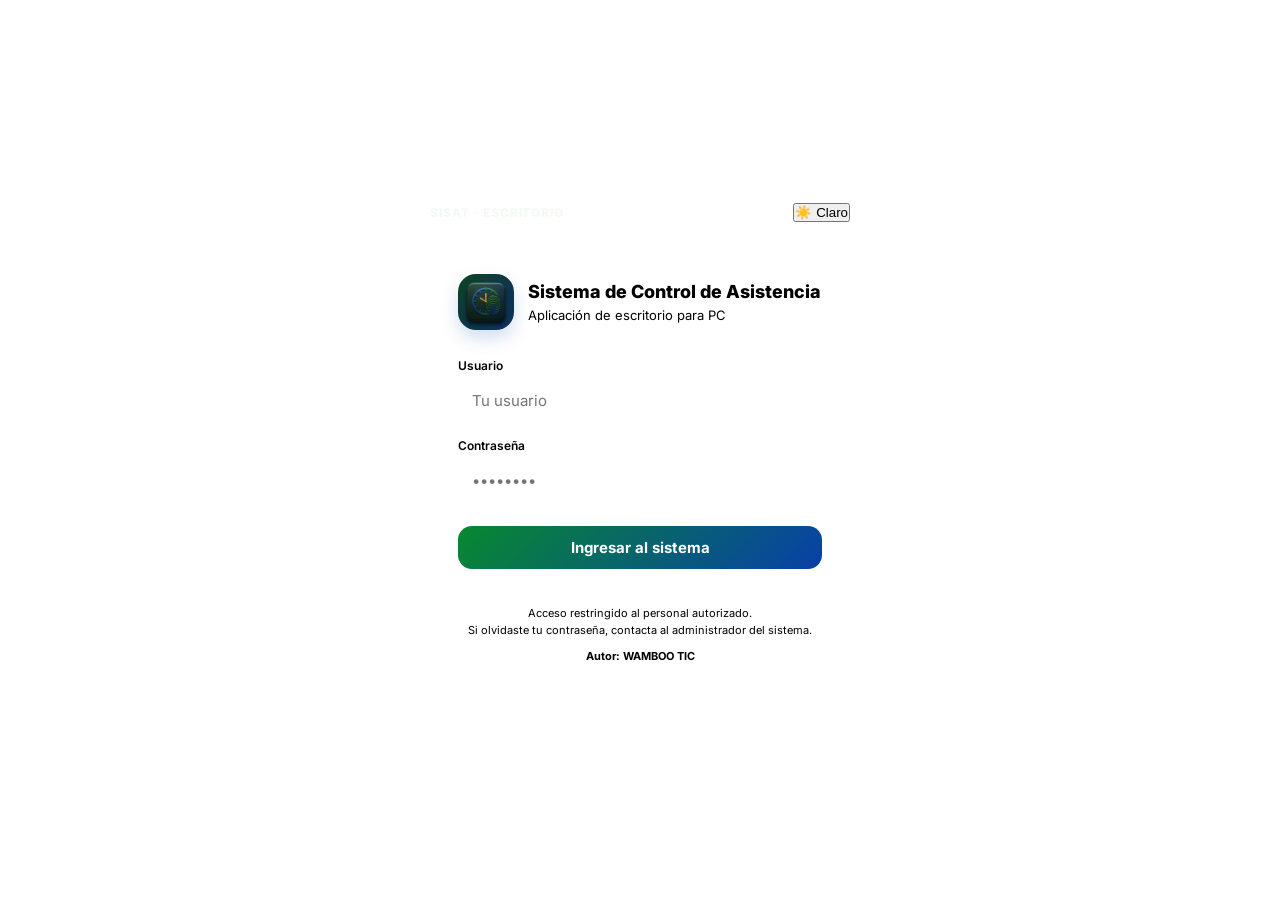
==== app/static/login.html @ ca666dfb "VERSION" ====
<!DOCTYPE html>
<html lang="es" data-theme="light">
<head>
  <meta charset="UTF-8">
  <meta name="viewport" content="width=device-width, initial-scale=1.0">
  <title>Acceso — SISAT | WAMBOO TIC</title>
  <link href="https://fonts.googleapis.com/css2?family=Inter:wght@400;500;600;700;800&display=swap" rel="stylesheet">
  <link rel="stylesheet" href="/static/theme.css">
  <style>
    * { margin: 0; padding: 0; box-sizing: border-box; }
    body {
      font-family: 'Inter', sans-serif;
      background:
        linear-gradient(180deg, rgba(8, 32, 24, .58), rgba(8, 24, 48, .62)),
        url('/assets/login-bg.jpg') center/cover no-repeat,
        var(--bg);
      color: var(--text);
      min-height: 100vh;
      display: flex;
      align-items: center;
      justify-content: center;
      padding: 20px;
    }
    .login-wrap { width: 100%; max-width: 420px; }
    .login-top {
      display: flex;
      justify-content: space-between;
      align-items: center;
      margin-bottom: 20px;
    }
    .login-card {
      background: var(--surface);
      border: 1px solid var(--border);
      border-radius: 28px;
      padding: 32px 28px;
      box-shadow: var(--shadow);
    }
    .logo {
      display: flex;
      align-items: center;
      gap: 14px;
      margin-bottom: 28px;
    }
    .logo-icon, .logo-img {
      width: 56px;
      height: 56px;
      border-radius: 18px;
      object-fit: cover;
      box-shadow: 0 8px 18px rgba(8,64,168,.18);
    }
    .logo-icon {
      background: linear-gradient(135deg, #088830, #0840a8);
      display: flex;
      align-items: center;
      justify-content: center;
      font-size: 14px;
      font-weight: 800;
      color: #fff;
    }
    .logo h1 { font-size: 18px; font-weight: 800; line-height: 1.3; }
    .logo p { font-size: 13px; color: var(--muted); margin-top: 4px; }
    .form-group { margin-bottom: 16px; }
    .form-group label {
      display: block;
      font-size: 12px;
      color: var(--muted);
      margin-bottom: 6px;
      font-weight: 600;
    }
    .form-group input {
      width: 100%;
      padding: 12px 14px;
      background: var(--bg);
      border: 1px solid var(--border);
      border-radius: 8px;
      color: var(--text);
      font-family: inherit;
      font-size: 15px;
    }
    .form-group input:focus {
      outline: none;
      border-color: var(--accent);
      box-shadow: 0 0 0 3px rgba(8, 136, 48, 0.18);
    }
    .btn {
      width: 100%;
      padding: 12px 20px;
      border: none;
      border-radius: 14px;
      font-family: inherit;
      font-size: 15px;
      font-weight: 700;
      cursor: pointer;
      background: linear-gradient(135deg, #088830, #0840a8);
      color: #fff;
      transition: 0.15s;
      margin-top: 8px;
    }
    .btn:hover { filter: brightness(1.05); }
    .btn:disabled { opacity: 0.6; cursor: not-allowed; }
    .alert {
      padding: 12px 14px;
      border-radius: 8px;
      font-size: 13px;
      margin-bottom: 16px;
      display: none;
    }
    .alert.show { display: block; }
    .alert-error {
      background: var(--alert-error-bg);
      border: 1px solid var(--alert-error-border);
      color: var(--alert-error-text);
    }
    .hint {
      margin-top: 20px;
      padding-top: 16px;
      border-top: 1px solid var(--border);
      font-size: 11px;
      color: var(--muted);
      line-height: 1.6;
      text-align: center;
    }
    @media (max-width: 480px) {
      .login-card { padding: 24px 20px; }
      .logo h1 { font-size: 16px; }
    }
  </style>
</head>
<body>
  <div class="login-wrap">
    <div class="login-top">
      <span style="font-size:12px;color:#f3faf6;font-weight:800;letter-spacing:.08em">SISAT · ESCRITORIO</span>
      <button class="theme-toggle" id="theme-toggle" type="button" aria-label="Cambiar tema">
        <span id="theme-icon">🌙</span>
        <span id="theme-label">Oscuro</span>
      </button>
    </div>
    <div class="login-card">
      <div class="logo">
        <img class="logo-img" src="/assets/icon.png" alt="SISAT">
        <div>
          <h1>Sistema de Control de Asistencia</h1>
          <p>Aplicación de escritorio para PC</p>
        </div>
      </div>
      <div class="alert alert-error" id="login-error"></div>
      <form id="login-form">
        <div class="form-group">
          <label for="username">Usuario</label>
          <input id="username" name="username" autocomplete="username" required placeholder="Tu usuario">
        </div>
        <div class="form-group">
          <label for="password">Contraseña</label>
          <input id="password" name="password" type="password" autocomplete="current-password" required placeholder="••••••••">
        </div>
        <button class="btn" type="submit" id="login-btn">Ingresar al sistema</button>
      </form>
      <div class="hint">
        Acceso restringido al personal autorizado.<br>
        Si olvidaste tu contraseña, contacta al administrador del sistema.<br>
        <strong style="color:var(--text);display:inline-block;margin-top:8px">Autor: WAMBOO TIC</strong>
      </div>
    </div>
  </div>

  <script>
    function applyTheme(theme) {
      document.documentElement.setAttribute('data-theme', theme);
      localStorage.setItem('sca-theme', theme);
      const isDark = theme === 'dark';
      document.getElementById('theme-icon').textContent = isDark ? '🌙' : '☀️';
      document.getElementById('theme-label').textContent = isDark ? 'Oscuro' : 'Claro';
    }

    function toggleTheme() {
      const current = document.documentElement.getAttribute('data-theme') || 'light';
      applyTheme(current === 'dark' ? 'light' : 'dark');
    }

    applyTheme(localStorage.getItem('sca-theme') || 'light');
    document.getElementById('theme-toggle').onclick = toggleTheme;

    document.getElementById('login-form').onsubmit = async (e) => {
      e.preventDefault();
      const btn = document.getElementById('login-btn');
      const errEl = document.getElementById('login-error');
      errEl.classList.remove('show');
      btn.disabled = true;
      btn.textContent = 'Verificando...';
      try {
        const res = await fetch('/api/auth/login', {
          method: 'POST',
          headers: { 'Content-Type': 'application/json' },
          credentials: 'same-origin',
          body: JSON.stringify({
            username: document.getElementById('username').value.trim(),
            password: document.getElementById('password').value,
          }),
        });
        if (!res.ok) {
          const err = await res.json().catch(() => ({ detail: 'Credenciales incorrectas' }));
          throw new Error(err.detail || 'Credenciales incorrectas');
        }
        window.location.href = '/';
      } catch (err) {
        errEl.textContent = err.message;
        errEl.classList.add('show');
      } finally {
        btn.disabled = false;
        btn.textContent = 'Ingresar al sistema';
      }
    };
  </script>
</body>
</html>
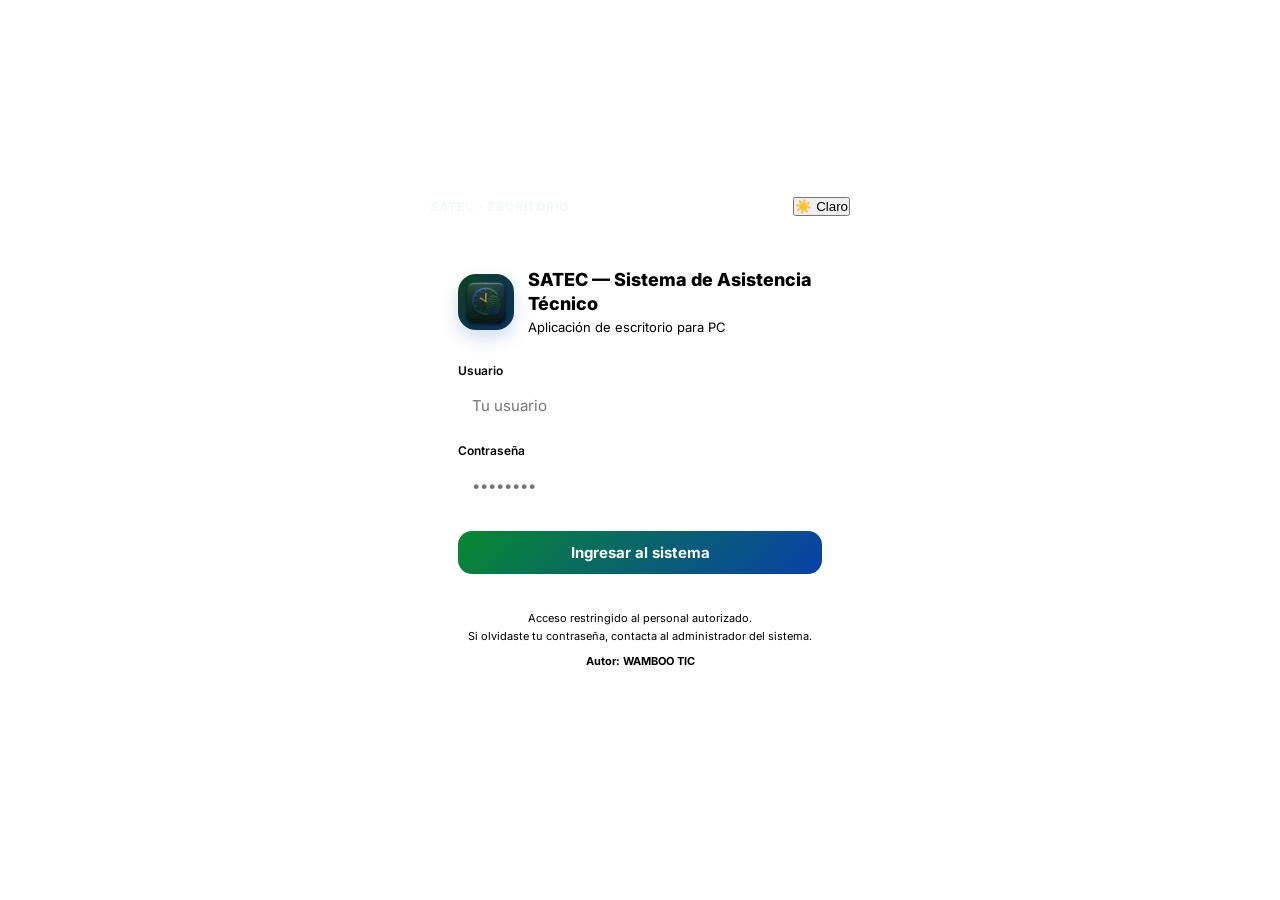
==== commit 7dfb57ac: "commit" ====
--- a/app/static/login.html
+++ b/app/static/login.html
@@ -3,7 +3,7 @@
 <head>
   <meta charset="UTF-8">
   <meta name="viewport" content="width=device-width, initial-scale=1.0">
-  <title>Acceso — SISAT | WAMBOO TIC</title>
+  <title>Acceso — SATEC | WAMBOO TIC</title>
   <link href="https://fonts.googleapis.com/css2?family=Inter:wght@400;500;600;700;800&display=swap" rel="stylesheet">
   <link rel="stylesheet" href="/static/theme.css">
   <style>
@@ -129,7 +129,7 @@
 <body>
   <div class="login-wrap">
     <div class="login-top">
-      <span style="font-size:12px;color:#f3faf6;font-weight:800;letter-spacing:.08em">SISAT · ESCRITORIO</span>
+      <span style="font-size:12px;color:#f3faf6;font-weight:800;letter-spacing:.08em">SATEC · ESCRITORIO</span>
       <button class="theme-toggle" id="theme-toggle" type="button" aria-label="Cambiar tema">
         <span id="theme-icon">🌙</span>
         <span id="theme-label">Oscuro</span>
@@ -137,9 +137,9 @@
     </div>
     <div class="login-card">
       <div class="logo">
-        <img class="logo-img" src="/assets/icon.png" alt="SISAT">
+        <img class="logo-img" src="/assets/icon.png" alt="SATEC">
         <div>
-          <h1>Sistema de Control de Asistencia</h1>
+          <h1>SATEC — Sistema de Asistencia Técnico</h1>
           <p>Aplicación de escritorio para PC</p>
         </div>
       </div>
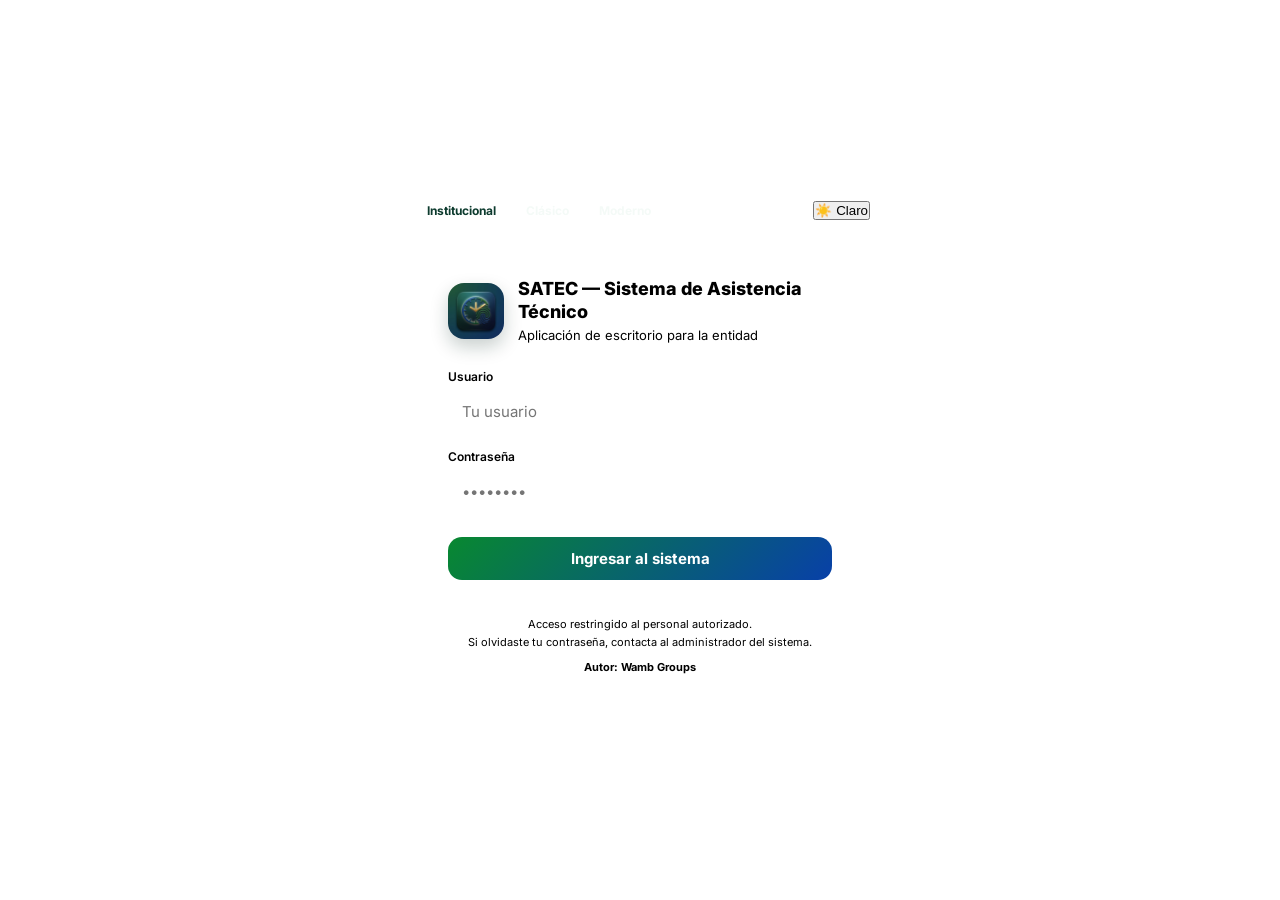
==== commit af17d126: "2.9.9: marca Wamb Groups, icono, tres estilos de acceso y manual" ====
--- a/app/static/login.html
+++ b/app/static/login.html
@@ -3,31 +3,61 @@
 <head>
   <meta charset="UTF-8">
   <meta name="viewport" content="width=device-width, initial-scale=1.0">
-  <title>Acceso — SATEC | WAMBOO TIC</title>
-  <link href="https://fonts.googleapis.com/css2?family=Inter:wght@400;500;600;700;800&display=swap" rel="stylesheet">
+  <title>Acceso — SATEC | Wamb Groups</title>
+  <link href="https://fonts.googleapis.com/css2?family=Inter:wght@400;500;600;700;800&family=Source+Serif+4:opsz,wght@8..60,600;8..60,700&display=swap" rel="stylesheet">
   <link rel="stylesheet" href="/static/theme.css">
   <style>
     * { margin: 0; padding: 0; box-sizing: border-box; }
     body {
       font-family: 'Inter', sans-serif;
-      background:
-        linear-gradient(180deg, rgba(8, 32, 24, .58), rgba(8, 24, 48, .62)),
-        url('/assets/login-bg.jpg') center/cover no-repeat,
-        var(--bg);
       color: var(--text);
       min-height: 100vh;
-      display: flex;
+    }
+    .login-shell { min-height: 100vh; }
+    .brand-panel { display: none; }
+    .login-stage {
+      min-height: 100vh;
+      display: flex;
+      flex-direction: column;
       align-items: center;
       justify-content: center;
-      padding: 20px;
-    }
-    .login-wrap { width: 100%; max-width: 420px; }
+      padding: 24px 20px;
+    }
     .login-top {
+      width: 100%;
+      max-width: 460px;
       display: flex;
       justify-content: space-between;
       align-items: center;
-      margin-bottom: 20px;
-    }
+      flex-wrap: wrap;
+      gap: 12px;
+      margin-bottom: 16px;
+    }
+    .style-picker {
+      display: flex;
+      gap: 6px;
+      padding: 4px;
+      border-radius: 999px;
+      background: rgba(255,255,255,.16);
+      border: 1px solid rgba(255,255,255,.28);
+      backdrop-filter: blur(8px);
+    }
+    .style-picker button {
+      border: 0;
+      background: transparent;
+      color: #f4faf7;
+      font-family: inherit;
+      font-size: 12px;
+      font-weight: 700;
+      padding: 7px 12px;
+      border-radius: 999px;
+      cursor: pointer;
+    }
+    .style-picker button[aria-pressed="true"] {
+      background: #fff;
+      color: #0d3b2e;
+    }
+    .login-wrap { width: 100%; max-width: 440px; }
     .login-card {
       background: var(--surface);
       border: 1px solid var(--border);
@@ -39,25 +69,16 @@
       display: flex;
       align-items: center;
       gap: 14px;
-      margin-bottom: 28px;
-    }
-    .logo-icon, .logo-img {
+      margin-bottom: 26px;
+    }
+    .logo-img {
       width: 56px;
       height: 56px;
-      border-radius: 18px;
+      border-radius: 16px;
       object-fit: cover;
-      box-shadow: 0 8px 18px rgba(8,64,168,.18);
-    }
-    .logo-icon {
-      background: linear-gradient(135deg, #088830, #0840a8);
-      display: flex;
-      align-items: center;
-      justify-content: center;
-      font-size: 14px;
-      font-weight: 800;
-      color: #fff;
-    }
-    .logo h1 { font-size: 18px; font-weight: 800; line-height: 1.3; }
+      box-shadow: 0 8px 18px rgba(8, 40, 32, .22);
+    }
+    .logo h1 { font-size: 18px; font-weight: 800; line-height: 1.25; }
     .logo p { font-size: 13px; color: var(--muted); margin-top: 4px; }
     .form-group { margin-bottom: 16px; }
     .form-group label {
@@ -93,7 +114,6 @@
       cursor: pointer;
       background: linear-gradient(135deg, #088830, #0840a8);
       color: #fff;
-      transition: 0.15s;
       margin-top: 8px;
     }
     .btn:hover { filter: brightness(1.05); }
@@ -119,51 +139,266 @@
       color: var(--muted);
       line-height: 1.6;
       text-align: center;
+      overflow-wrap: anywhere;
+    }
+    .brand-kicker {
+      font-size: 11px;
+      letter-spacing: .14em;
+      font-weight: 800;
+      text-transform: uppercase;
+      color: rgba(248, 243, 232, .72);
+      margin-bottom: 8px;
+    }
+    .card-mast { display: none; }
+
+    /* Institucional: fotografía de fondo y tarjeta centrada */
+    body[data-login-style="institucional"] {
+      background:
+        linear-gradient(180deg, rgba(8, 32, 24, .62), rgba(8, 24, 48, .68)),
+        url('/assets/login-bg.jpg') center/cover no-repeat,
+        var(--bg);
+    }
+
+    /* Clásico: formulario de entidad, sin fotografía */
+    body[data-login-style="clasico"] {
+      background:
+        radial-gradient(circle at top, rgba(184, 148, 74, .18), transparent 42%),
+        #f3efe4;
+      color: #1c2430;
+    }
+    html[data-theme="dark"] body[data-login-style="clasico"] {
+      background:
+        radial-gradient(circle at top, rgba(184, 148, 74, .16), transparent 40%),
+        #121820;
+      color: #f4f1e8;
+    }
+    body[data-login-style="clasico"] .style-picker {
+      background: rgba(22, 40, 32, .08);
+      border-color: rgba(22, 40, 32, .16);
+    }
+    html[data-theme="dark"] body[data-login-style="clasico"] .style-picker {
+      background: rgba(255,255,255,.06);
+      border-color: rgba(255,255,255,.14);
+    }
+    body[data-login-style="clasico"] .style-picker button { color: #1c2430; }
+    html[data-theme="dark"] body[data-login-style="clasico"] .style-picker button { color: #f4f1e8; }
+    body[data-login-style="clasico"] .style-picker button[aria-pressed="true"] {
+      background: #16324f;
+      color: #f8f3e8;
+    }
+    body[data-login-style="clasico"] .login-card {
+      background: #fffdf8;
+      color: #1c2430;
+      border-radius: 4px;
+      border: 1px solid #c8b48a;
+      box-shadow: 0 0 0 6px rgba(22, 50, 79, .06), 0 18px 40px rgba(28, 36, 48, .08);
+      padding: 0 0 28px;
+    }
+    html[data-theme="dark"] body[data-login-style="clasico"] .login-card {
+      background: #1a222c;
+      color: #f4f1e8;
+      border-color: #8d7344;
+    }
+    body[data-login-style="clasico"] .card-mast {
+      display: block;
+      background: #16324f;
+      color: #f8f3e8;
+      padding: 22px 28px 18px;
+      border-bottom: 3px solid #c4a04a;
+    }
+    body[data-login-style="clasico"] .card-mast h1 {
+      font-family: 'Source Serif 4', Georgia, serif;
+      font-size: 22px;
+      font-weight: 700;
+    }
+    body[data-login-style="clasico"] .card-mast p { color: rgba(248, 243, 232, .78); }
+    body[data-login-style="clasico"] .card-body { padding: 22px 28px 0; }
+    body[data-login-style="clasico"] .logo { display: none; }
+    body[data-login-style="clasico"] .form-group input {
+      background: transparent;
+      border: 0;
+      border-bottom: 1px solid #c8b48a;
+      border-radius: 0;
+      color: inherit;
+      padding-left: 0;
+    }
+    body[data-login-style="clasico"] .btn {
+      border-radius: 2px;
+      background: #16324f;
+      letter-spacing: .02em;
+    }
+    body[data-login-style="clasico"] .hint { margin-left: 28px; margin-right: 28px; }
+
+    /* Moderno: panel de marca a la izquierda y formulario a la derecha */
+    body[data-login-style="moderno"] { background: #0e1726; }
+    body[data-login-style="moderno"] .login-shell {
+      display: grid;
+      grid-template-columns: minmax(280px, 42%) 1fr;
+    }
+    body[data-login-style="moderno"] .brand-panel {
+      display: flex;
+      flex-direction: column;
+      justify-content: space-between;
+      padding: 48px 40px;
+      color: #f4f7fb;
+      background:
+        radial-gradient(circle at 20% 15%, rgba(56, 189, 120, .35), transparent 36%),
+        linear-gradient(165deg, #0b3b2c 0%, #10233f 58%, #0b1730 100%);
+    }
+    body[data-login-style="moderno"] .brand-mark {
+      width: 84px;
+      height: 84px;
+      border-radius: 24px;
+      object-fit: cover;
+      box-shadow: 0 16px 40px rgba(0,0,0,.28);
+    }
+    body[data-login-style="moderno"] .brand-panel h2 {
+      font-size: 34px;
+      line-height: 1.15;
+      margin: 22px 0 10px;
+      max-width: 12ch;
+      overflow-wrap: break-word;
+    }
+    body[data-login-style="moderno"] .brand-panel .lead {
+      color: rgba(244, 247, 251, .78);
+      font-size: 15px;
+      max-width: 34ch;
+      line-height: 1.5;
+    }
+    body[data-login-style="moderno"] .brand-points {
+      margin-top: 28px;
+      display: grid;
+      gap: 10px;
+      font-size: 14px;
+    }
+    body[data-login-style="moderno"] .brand-points span {
+      display: flex;
+      gap: 10px;
+      align-items: center;
+    }
+    body[data-login-style="moderno"] .brand-points i {
+      width: 8px;
+      height: 8px;
+      border-radius: 50%;
+      background: #d4b15a;
+      display: inline-block;
+    }
+    body[data-login-style="moderno"] .brand-foot {
+      font-size: 12px;
+      letter-spacing: .08em;
+      text-transform: uppercase;
+      color: rgba(244, 247, 251, .62);
+    }
+    body[data-login-style="moderno"] .login-stage {
+      background: var(--bg);
+      justify-content: center;
+    }
+    body[data-login-style="moderno"] .style-picker {
+      background: var(--surface2, rgba(0,0,0,.04));
+      border-color: var(--border);
+    }
+    body[data-login-style="moderno"] .style-picker button { color: var(--text); }
+    body[data-login-style="moderno"] .style-picker button[aria-pressed="true"] {
+      background: #12324f;
+      color: #fff;
+    }
+    body[data-login-style="moderno"] .login-card {
+      border-radius: 20px;
+      box-shadow: none;
+    }
+    body[data-login-style="moderno"] .logo { display: none; }
+
+    @media (max-width: 860px) {
+      body[data-login-style="moderno"] .login-shell { display: block; }
+      body[data-login-style="moderno"] .brand-panel,
+      body[data-login-style="moderno"] .login-stage { min-width: 0; }
+      body[data-login-style="moderno"] .brand-panel { padding: 28px 22px 22px; }
+      body[data-login-style="moderno"] .brand-panel h2 { font-size: 26px; max-width: 16ch; }
+      body[data-login-style="moderno"] .brand-points { display: none; }
+      body[data-login-style="moderno"] { background: var(--bg); }
+      body[data-login-style="moderno"] .login-stage { min-height: auto; padding: 12px 12px 28px; width: 100%; }
     }
     @media (max-width: 480px) {
+      .login-stage { padding: 16px 12px 28px; }
+      .login-card, .login-wrap, .login-top { max-width: 100%; }
       .login-card { padding: 24px 20px; }
+      body[data-login-style="clasico"] .login-card { padding: 0 0 20px; }
+      body[data-login-style="clasico"] .card-mast,
+      body[data-login-style="clasico"] .card-body { padding-left: 20px; padding-right: 20px; }
+      body[data-login-style="clasico"] .hint { margin-left: 20px; margin-right: 20px; }
       .logo h1 { font-size: 16px; }
+      .style-picker button { padding: 7px 8px; }
     }
   </style>
 </head>
-<body>
-  <div class="login-wrap">
-    <div class="login-top">
-      <span style="font-size:12px;color:#f3faf6;font-weight:800;letter-spacing:.08em">SATEC · ESCRITORIO</span>
-      <button class="theme-toggle" id="theme-toggle" type="button" aria-label="Cambiar tema">
-        <span id="theme-icon">🌙</span>
-        <span id="theme-label">Oscuro</span>
-      </button>
-    </div>
-    <div class="login-card">
-      <div class="logo">
-        <img class="logo-img" src="/assets/icon.png" alt="SATEC">
-        <div>
-          <h1>SATEC — Sistema de Asistencia Técnico</h1>
-          <p>Aplicación de escritorio para PC</p>
+<body data-login-style="institucional">
+  <div class="login-shell">
+    <aside class="brand-panel">
+      <div>
+        <img class="brand-mark" src="/assets/icon.png" alt="SATEC">
+        <h2>Control de asistencia de la entidad</h2>
+        <p class="lead">Relojes, horarios, tardanzas y reportes en un solo escritorio.</p>
+        <div class="brand-points">
+          <span><i></i> Marcaciones por sede</span>
+          <span><i></i> Regímenes y horarios</span>
+          <span><i></i> Reportes para recursos humanos</span>
         </div>
       </div>
-      <div class="alert alert-error" id="login-error"></div>
-      <form id="login-form">
-        <div class="form-group">
-          <label for="username">Usuario</label>
-          <input id="username" name="username" autocomplete="username" required placeholder="Tu usuario">
+      <div class="brand-foot" data-brand>Wamb Groups</div>
+    </aside>
+    <div class="login-stage">
+      <div class="login-top">
+        <div class="style-picker" role="group" aria-label="Estilo de la pantalla de acceso">
+          <button type="button" data-style="institucional" aria-pressed="true">Institucional</button>
+          <button type="button" data-style="clasico" aria-pressed="false">Clásico</button>
+          <button type="button" data-style="moderno" aria-pressed="false">Moderno</button>
         </div>
-        <div class="form-group">
-          <label for="password">Contraseña</label>
-          <input id="password" name="password" type="password" autocomplete="current-password" required placeholder="••••••••">
+        <button class="theme-toggle" id="theme-toggle" type="button" aria-label="Cambiar tema">
+          <span id="theme-icon">🌙</span>
+          <span id="theme-label">Oscuro</span>
+        </button>
+      </div>
+      <div class="login-wrap">
+        <div class="login-card">
+          <div class="card-mast">
+            <div class="brand-kicker">Acceso institucional</div>
+            <h1>SATEC</h1>
+            <p>Sistema de Reporte de Asistencia y Control</p>
+          </div>
+          <div class="card-body">
+            <div class="logo">
+              <img class="logo-img" src="/assets/icon.png" alt="SATEC">
+              <div>
+                <h1>SATEC — Sistema de Asistencia Técnico</h1>
+                <p>Aplicación de escritorio para la entidad</p>
+              </div>
+            </div>
+            <div class="alert alert-error" id="login-error"></div>
+            <form id="login-form">
+              <div class="form-group">
+                <label for="username">Usuario</label>
+                <input id="username" name="username" autocomplete="username" required placeholder="Tu usuario">
+              </div>
+              <div class="form-group">
+                <label for="password">Contraseña</label>
+                <input id="password" name="password" type="password" autocomplete="current-password" required placeholder="••••••••">
+              </div>
+              <button class="btn" type="submit" id="login-btn">Ingresar al sistema</button>
+            </form>
+            <div class="hint">
+              Acceso restringido al personal autorizado.<br>
+              Si olvidaste tu contraseña, contacta al administrador del sistema.<br>
+              <strong style="color:inherit;display:inline-block;margin-top:8px">Autor: <span data-brand>Wamb Groups</span></strong>
+            </div>
+          </div>
         </div>
-        <button class="btn" type="submit" id="login-btn">Ingresar al sistema</button>
-      </form>
-      <div class="hint">
-        Acceso restringido al personal autorizado.<br>
-        Si olvidaste tu contraseña, contacta al administrador del sistema.<br>
-        <strong style="color:var(--text);display:inline-block;margin-top:8px">Autor: WAMBOO TIC</strong>
       </div>
     </div>
   </div>
 
   <script>
+    const STYLE_KEY = 'satec-login-style';
+
     function applyTheme(theme) {
       document.documentElement.setAttribute('data-theme', theme);
       localStorage.setItem('sca-theme', theme);
@@ -177,8 +412,32 @@
       applyTheme(current === 'dark' ? 'light' : 'dark');
     }
 
+    function applyLoginStyle(style) {
+      const allowed = ['institucional', 'clasico', 'moderno'];
+      if (!allowed.includes(style)) style = 'institucional';
+      document.body.setAttribute('data-login-style', style);
+      localStorage.setItem(STYLE_KEY, style);
+      document.querySelectorAll('.style-picker button').forEach(btn => {
+        btn.setAttribute('aria-pressed', btn.dataset.style === style ? 'true' : 'false');
+      });
+    }
+
     applyTheme(localStorage.getItem('sca-theme') || 'light');
+    const estiloUrl = new URLSearchParams(location.search).get('estilo');
+    applyLoginStyle(estiloUrl || localStorage.getItem(STYLE_KEY) || 'institucional');
     document.getElementById('theme-toggle').onclick = toggleTheme;
+    document.querySelectorAll('.style-picker button').forEach(btn => {
+      btn.onclick = () => applyLoginStyle(btn.dataset.style);
+    });
+
+    fetch('/api/auth/status', { credentials: 'same-origin' })
+      .then(res => res.ok ? res.json() : null)
+      .then(info => {
+        if (!info || !info.author) return;
+        document.querySelectorAll('[data-brand]').forEach(el => { el.textContent = info.author; });
+        document.title = `Acceso — SATEC | ${info.author}`;
+      })
+      .catch(() => {});
 
     document.getElementById('login-form').onsubmit = async (e) => {
       e.preventDefault();
@@ -212,4 +471,4 @@
     };
   </script>
 </body>
-</html>+</html>
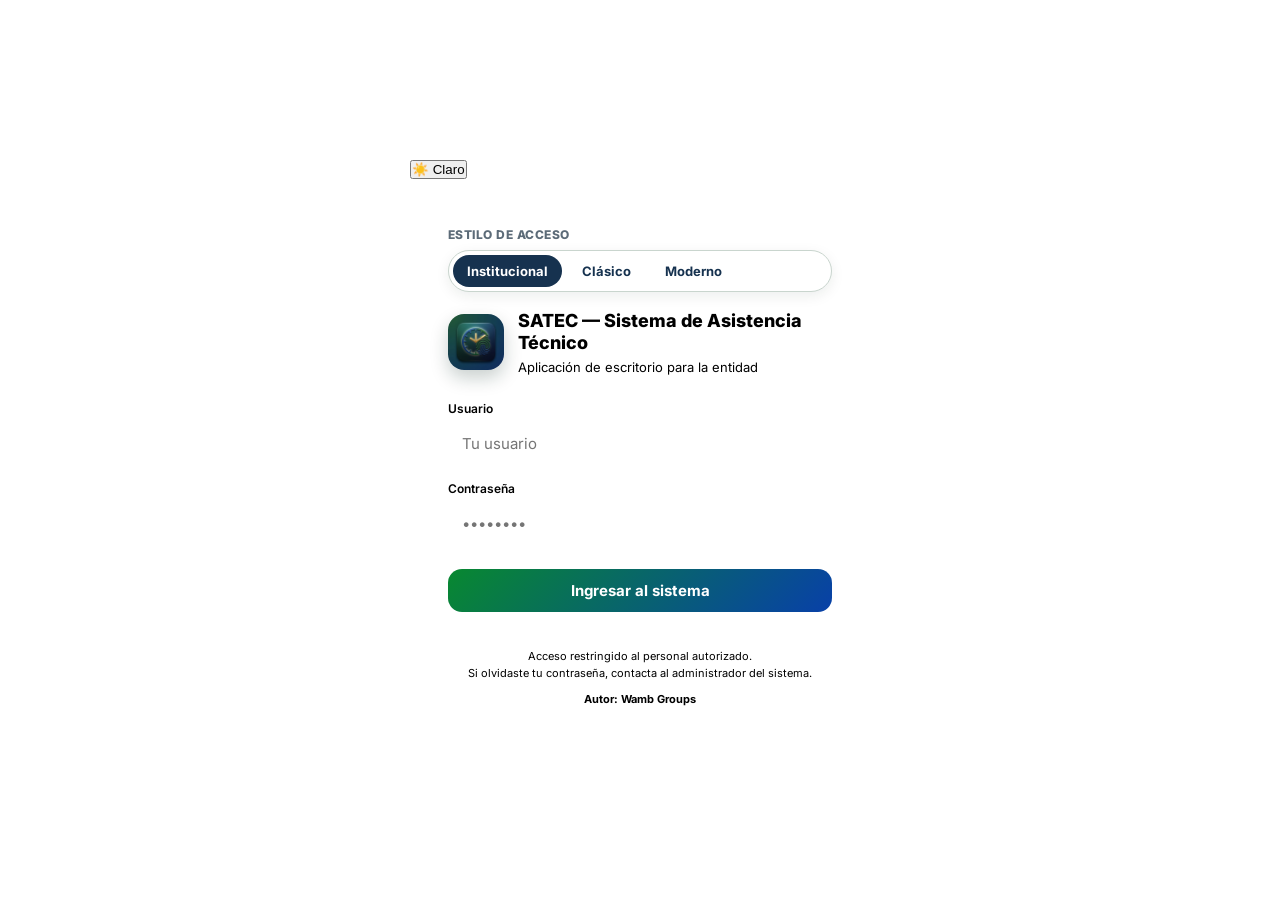
==== commit 6e4162a3: "2.9.10: el acceso muestra Wamb Groups y los tres estilos" ====
--- a/app/static/login.html
+++ b/app/static/login.html
@@ -33,29 +33,42 @@
       gap: 12px;
       margin-bottom: 16px;
     }
+    .style-row {
+      display: flex;
+      flex-direction: column;
+      gap: 8px;
+      margin-bottom: 18px;
+    }
+    .style-row .style-label {
+      font-size: 12px;
+      font-weight: 800;
+      letter-spacing: .04em;
+      text-transform: uppercase;
+      color: #5c6b78;
+    }
     .style-picker {
       display: flex;
       gap: 6px;
       padding: 4px;
       border-radius: 999px;
-      background: rgba(255,255,255,.16);
-      border: 1px solid rgba(255,255,255,.28);
-      backdrop-filter: blur(8px);
+      background: #ffffff;
+      border: 1px solid #c9d5ce;
+      box-shadow: 0 4px 14px rgba(12, 32, 28, .08);
     }
     .style-picker button {
       border: 0;
       background: transparent;
-      color: #f4faf7;
+      color: #16324f;
       font-family: inherit;
-      font-size: 12px;
+      font-size: 13px;
       font-weight: 700;
-      padding: 7px 12px;
+      padding: 8px 14px;
       border-radius: 999px;
       cursor: pointer;
     }
     .style-picker button[aria-pressed="true"] {
-      background: #fff;
-      color: #0d3b2e;
+      background: #16324f;
+      color: #ffffff;
     }
     .login-wrap { width: 100%; max-width: 440px; }
     .login-card {
@@ -172,20 +185,7 @@
         #121820;
       color: #f4f1e8;
     }
-    body[data-login-style="clasico"] .style-picker {
-      background: rgba(22, 40, 32, .08);
-      border-color: rgba(22, 40, 32, .16);
-    }
-    html[data-theme="dark"] body[data-login-style="clasico"] .style-picker {
-      background: rgba(255,255,255,.06);
-      border-color: rgba(255,255,255,.14);
-    }
-    body[data-login-style="clasico"] .style-picker button { color: #1c2430; }
-    html[data-theme="dark"] body[data-login-style="clasico"] .style-picker button { color: #f4f1e8; }
-    body[data-login-style="clasico"] .style-picker button[aria-pressed="true"] {
-      background: #16324f;
-      color: #f8f3e8;
-    }
+    body[data-login-style="clasico"] .style-row { margin-top: 4px; margin-bottom: 8px; }
     body[data-login-style="clasico"] .login-card {
       background: #fffdf8;
       color: #1c2430;
@@ -292,15 +292,6 @@
     body[data-login-style="moderno"] .login-stage {
       background: var(--bg);
       justify-content: center;
-    }
-    body[data-login-style="moderno"] .style-picker {
-      background: var(--surface2, rgba(0,0,0,.04));
-      border-color: var(--border);
-    }
-    body[data-login-style="moderno"] .style-picker button { color: var(--text); }
-    body[data-login-style="moderno"] .style-picker button[aria-pressed="true"] {
-      background: #12324f;
-      color: #fff;
     }
     body[data-login-style="moderno"] .login-card {
       border-radius: 20px;
@@ -348,11 +339,6 @@
     </aside>
     <div class="login-stage">
       <div class="login-top">
-        <div class="style-picker" role="group" aria-label="Estilo de la pantalla de acceso">
-          <button type="button" data-style="institucional" aria-pressed="true">Institucional</button>
-          <button type="button" data-style="clasico" aria-pressed="false">Clásico</button>
-          <button type="button" data-style="moderno" aria-pressed="false">Moderno</button>
-        </div>
         <button class="theme-toggle" id="theme-toggle" type="button" aria-label="Cambiar tema">
           <span id="theme-icon">🌙</span>
           <span id="theme-label">Oscuro</span>
@@ -366,6 +352,14 @@
             <p>Sistema de Reporte de Asistencia y Control</p>
           </div>
           <div class="card-body">
+            <div class="style-row">
+              <span class="style-label">Estilo de acceso</span>
+              <div class="style-picker" role="group" aria-label="Estilo de la pantalla de acceso">
+                <button type="button" data-style="institucional" aria-pressed="true">Institucional</button>
+                <button type="button" data-style="clasico" aria-pressed="false">Clásico</button>
+                <button type="button" data-style="moderno" aria-pressed="false">Moderno</button>
+              </div>
+            </div>
             <div class="logo">
               <img class="logo-img" src="/assets/icon.png" alt="SATEC">
               <div>
